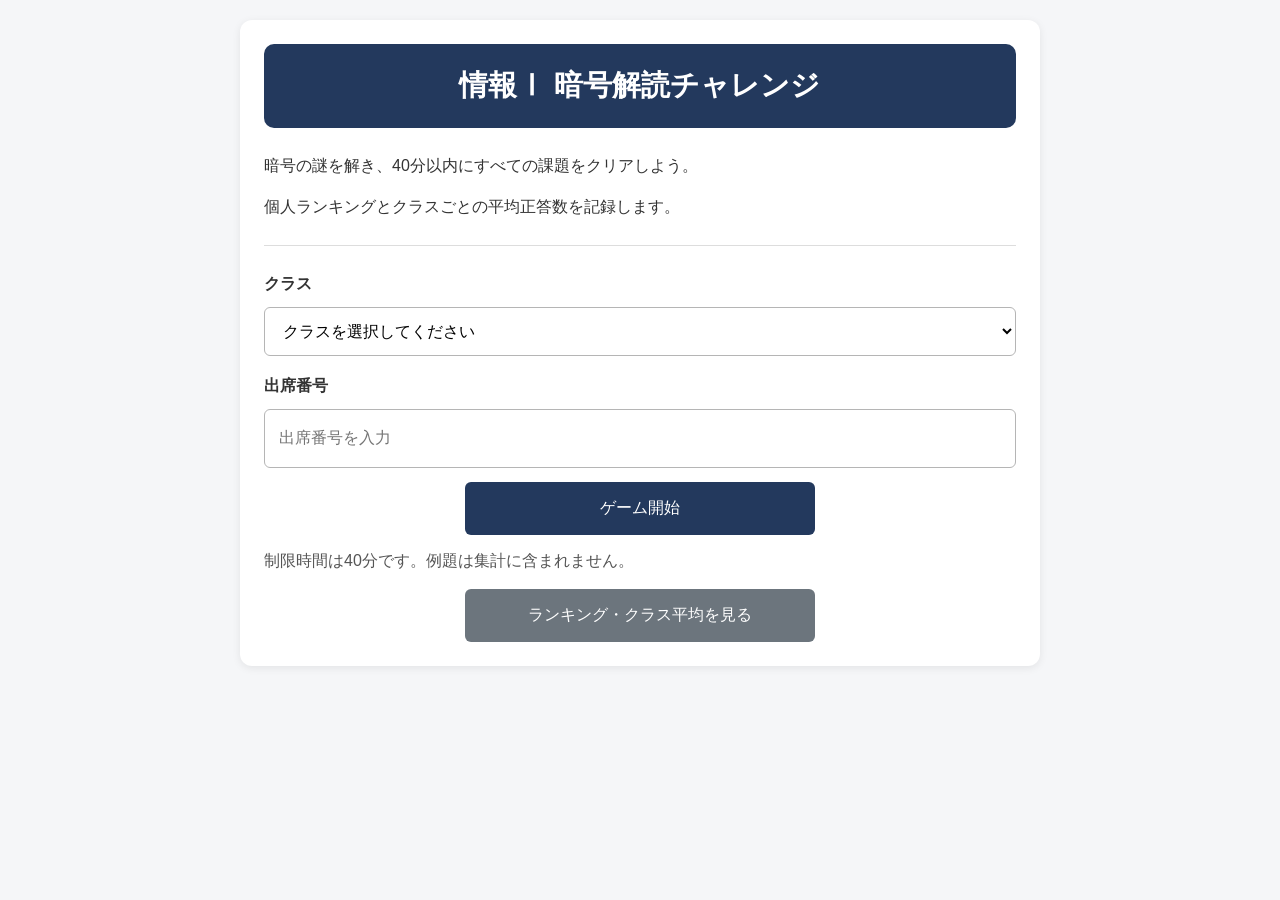
==== index.html @ c0ade21e "Create cipher challenge game Co-authored-by: Copilot <223556219+Copilot@users.noreply.github.com>" ====
<!DOCTYPE html>
<html lang="ja">
<head>
<meta charset="UTF-8">
<meta name="viewport" content="width=device-width, initial-scale=1">
<title>情報Ⅰ 暗号解読チャレンジ</title>
<link rel="stylesheet" href="css/style.css">
</head>
<body>
<main class="container">
    <section class="page-card">
        <h1>情報Ⅰ 暗号解読チャレンジ</h1>
        <p>暗号の謎を解き、40分以内にすべての課題をクリアしよう。</p>
        <p>個人ランキングとクラスごとの平均正答数を記録します。</p>
        <hr>
        <form id="startForm">
            <label for="className">クラス</label>
            <select id="className" required>
                <option value="">クラスを選択してください</option>
                <option>1-1</option><option>1-2</option><option>1-3</option><option>1-4</option>
                <option>1-5</option><option>1-6</option><option>1-7</option><option>1-8</option>
            </select>
            <label for="studentNumber">出席番号</label>
            <input id="studentNumber" type="number" min="1" step="1" inputmode="numeric" placeholder="出席番号を入力" required>
            <button type="submit">ゲーム開始</button>
        </form>
        <p class="notice">制限時間は40分です。例題は集計に含まれません。</p>
        <button class="back-btn" type="button" onclick="location.href='ranking.html'">ランキング・クラス平均を見る</button>
    </section>
</main>
<script src="js/config.js"></script>
<script src="js/puzzles.js"></script>
<script src="js/common.js"></script>
<script>
document.getElementById("startForm").addEventListener("submit", (event) => {
    event.preventDefault();
    const className = document.getElementById("className").value;
    const studentNumber = document.getElementById("studentNumber").value.trim();
    if (!/^1-[1-8]$/.test(className)) {
        alert("クラスを選択してください。");
        return;
    }
    if (!/^[1-9]\d*$/.test(studentNumber)) {
        alert("出席番号を正しく入力してください。");
        return;
    }
    Game.start(className, studentNumber);
});
</script>
</body>
</html>
---- css/style.css ----
* {
    box-sizing: border-box;
}

body {
    margin: 0;
    padding: 20px;
    color: #333;
    background: #f5f6f8;
    font-family: "Yu Gothic", "Hiragino Kaku Gothic ProN", Meiryo, sans-serif;
    line-height: 1.8;
}

.container {
    width: 100%;
    max-width: 800px;
    margin: 0 auto;
}

.page-card {
    padding: 24px;
    border-radius: 12px;
    background: #fff;
    box-shadow: 0 2px 8px rgb(0 0 0 / 8%);
}

h1 {
    margin-top: 0;
    padding: 16px;
    border-radius: 10px;
    color: #fff;
    background: #23395d;
    text-align: center;
    font-size: 1.8rem;
    font-weight: 600;
}

h2 {
    padding: 12px;
    border-radius: 8px;
    color: #fff;
    background: #344e72;
    text-align: center;
    font-size: 1.3rem;
    font-weight: 600;
}

p {
    margin: 12px 0;
}

hr {
    margin: 24px 0;
    border: 0;
    border-top: 1px solid #ddd;
}

label {
    display: block;
    margin-top: 16px;
    font-weight: bold;
}

input,
select {
    display: block;
    width: 100%;
    margin-top: 8px;
    padding: 14px;
    border: 1px solid #b5b5b5;
    border-radius: 6px;
    background: #fff;
    font: inherit;
    font-size: 16px;
}

input:focus,
select:focus {
    outline: none;
    border-color: #23395d;
    box-shadow: 0 0 0 3px rgb(35 57 93 / 15%);
}

button {
    display: block;
    width: 100%;
    max-width: 350px;
    margin: 14px auto 0;
    padding: 12px;
    border: 0;
    border-radius: 6px;
    color: #fff;
    background: #23395d;
    font: inherit;
    font-size: 16px;
    cursor: pointer;
    transition: background .2s;
}

button:hover {
    background: #1a2b45;
}

button:disabled {
    background: #888;
    cursor: not-allowed;
}

.back-btn {
    background: #6c757d;
}

.back-btn:hover {
    background: #5c636a;
}

.notice {
    color: #555;
}

.player-name {
    text-align: center;
    font-weight: bold;
}

.timer {
    margin-top: 15px;
    color: #495057;
    text-align: center;
    font-size: 1.2rem;
    font-weight: bold;
}

.button-grid {
    display: grid;
    grid-template-columns: repeat(auto-fit, minmax(210px, 1fr));
    gap: 10px;
}

.button-grid button {
    width: 100%;
    margin: 0;
}

.progress-box {
    padding: 12px;
    border: 1px solid #ddd;
    border-radius: 8px;
    background: #fafafa;
}

.progress-row {
    display: flex;
    justify-content: space-between;
    gap: 12px;
    padding: 6px 2px;
    border-bottom: 1px solid #e6e6e6;
}

.progress-row:last-of-type {
    border-bottom: 0;
}

.progress-total {
    margin-bottom: 0;
    font-weight: bold;
    text-align: right;
}

.solved {
    color: #28713b;
    font-weight: bold;
}

.question-box {
    min-height: 100px;
    margin: 20px 0;
    padding: 16px;
    border: 1px solid #ddd;
    border-radius: 8px;
    background: #fafafa;
    white-space: pre-wrap;
}

.result-summary {
    margin: 20px 0;
    padding: 12px 18px;
    border-radius: 8px;
    background: #f5f6f8;
}

.result-summary p {
    margin: 6px 0;
}

.table-scroll {
    overflow-x: auto;
}

table {
    width: 100%;
    margin: 16px 0 24px;
    border-collapse: collapse;
}

th,
td {
    padding: 10px;
    border: 1px solid #ddd;
    text-align: center;
    white-space: nowrap;
}

th {
    color: #fff;
    background: #23395d;
}

tr:nth-child(even) {
    background: #f5f6f8;
}

@media (max-width: 520px) {
    body {
        padding: 12px;
    }

    .page-card {
        padding: 16px;
    }
}
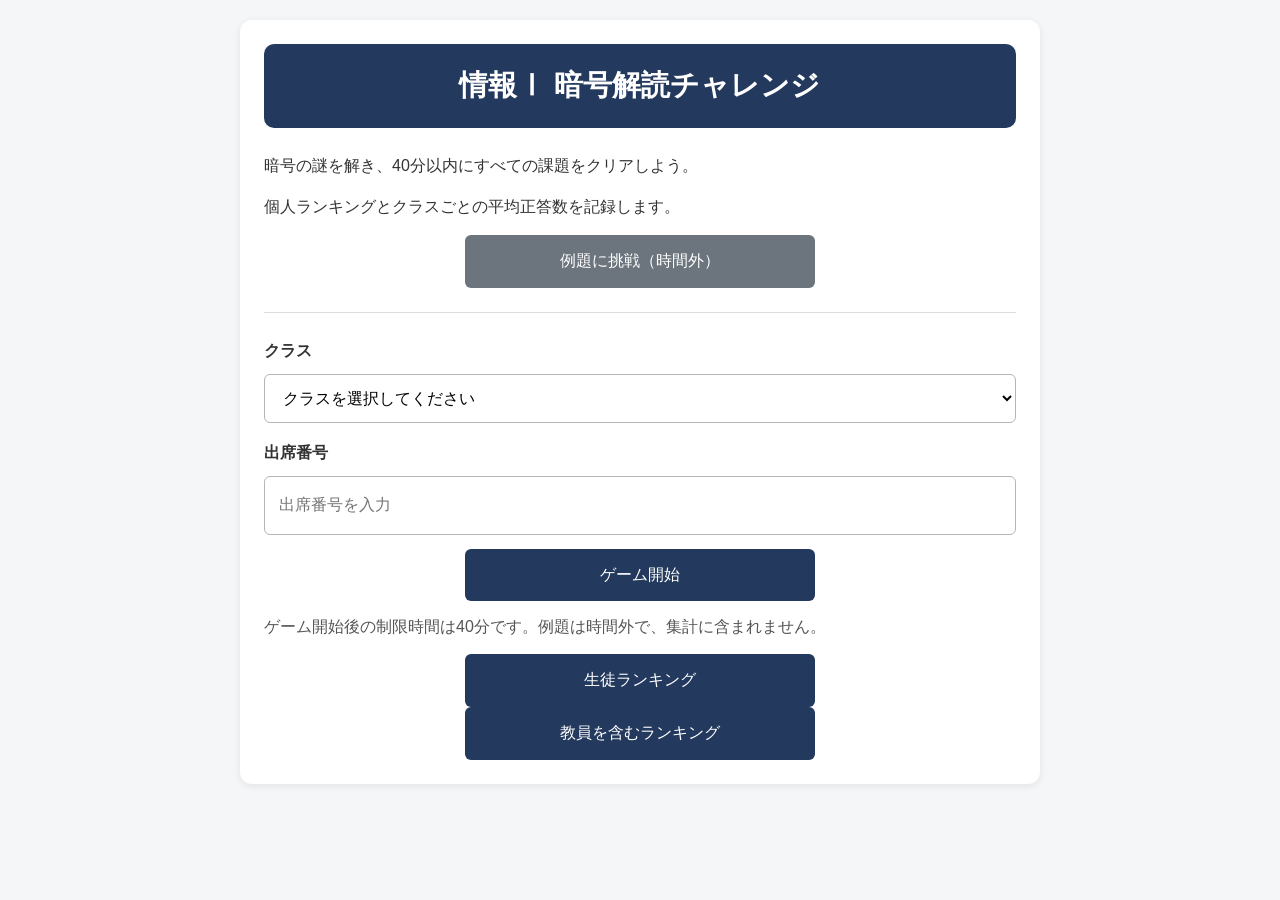
==== commit b2670032: "Add teacher participation and ranking views Co-authored-by: Copilot <223556219+Copilot@users.noreply" ====
--- a/index.html
+++ b/index.html
@@ -9,31 +9,77 @@
 <body>
 <main class="container">
     <section class="page-card">
-        <h1>情報Ⅰ 暗号解読チャレンジ</h1>
+        <h1 id="pageTitle">情報Ⅰ 暗号解読チャレンジ</h1>
         <p>暗号の謎を解き、40分以内にすべての課題をクリアしよう。</p>
         <p>個人ランキングとクラスごとの平均正答数を記録します。</p>
+        <button id="exampleButton" class="back-btn" type="button">例題に挑戦（時間外）</button>
         <hr>
         <form id="startForm">
-            <label for="className">クラス</label>
-            <select id="className" required>
-                <option value="">クラスを選択してください</option>
-                <option>1-1</option><option>1-2</option><option>1-3</option><option>1-4</option>
-                <option>1-5</option><option>1-6</option><option>1-7</option><option>1-8</option>
-            </select>
-            <label for="studentNumber">出席番号</label>
-            <input id="studentNumber" type="number" min="1" step="1" inputmode="numeric" placeholder="出席番号を入力" required>
-            <button type="submit">ゲーム開始</button>
+            <div id="studentFields">
+                <label for="className">クラス</label>
+                <select id="className" required>
+                    <option value="">クラスを選択してください</option>
+                    <option>1-1</option><option>1-2</option><option>1-3</option><option>1-4</option>
+                    <option>1-5</option><option>1-6</option><option>1-7</option><option>1-8</option>
+                </select>
+                <label for="studentNumber">出席番号</label>
+                <input id="studentNumber" type="number" min="1" step="1" inputmode="numeric" placeholder="出席番号を入力" required>
+            </div>
+            <div id="teacherFields" hidden>
+                <label for="teacherName">氏名</label>
+                <input id="teacherName" type="text" maxlength="40" autocomplete="name" placeholder="氏名を入力" disabled>
+                <p class="notice">教員として参加します。氏名は教員ランキングに表示されます。</p>
+            </div>
+            <button id="startButton" type="submit">ゲーム開始</button>
         </form>
-        <p class="notice">制限時間は40分です。例題は集計に含まれません。</p>
-        <button class="back-btn" type="button" onclick="location.href='ranking.html'">ランキング・クラス平均を見る</button>
+        <p class="notice">ゲーム開始後の制限時間は40分です。例題は時間外で、集計に含まれません。</p>
+        <div class="ranking-links">
+            <a class="button-link" href="ranking.html">生徒ランキング</a>
+            <a class="button-link" href="ranking.html?includeTeachers=1">教員を含むランキング</a>
+        </div>
     </section>
 </main>
 <script src="js/config.js"></script>
 <script src="js/puzzles.js"></script>
 <script src="js/common.js"></script>
 <script>
+document.getElementById("exampleButton").addEventListener("click", () => {
+    location.href = "challenge.html?id=example&practice=true";
+});
+
+let titleClicks = 0;
+let titleClickTimer;
+document.getElementById("pageTitle").addEventListener("click", () => {
+    titleClicks += 1;
+    clearTimeout(titleClickTimer);
+    if (titleClicks >= 5) {
+        document.getElementById("studentFields").hidden = true;
+        document.getElementById("className").required = false;
+        document.getElementById("studentNumber").required = false;
+        document.getElementById("studentNumber").disabled = true;
+        document.getElementById("teacherFields").hidden = false;
+        document.getElementById("teacherName").required = true;
+        document.getElementById("teacherName").disabled = false;
+        document.getElementById("startButton").textContent = "教員としてゲーム開始";
+        titleClicks = 0;
+        return;
+    }
+    titleClickTimer = setTimeout(() => {
+        titleClicks = 0;
+    }, 2000);
+});
+
 document.getElementById("startForm").addEventListener("submit", (event) => {
     event.preventDefault();
+    const teacherName = document.getElementById("teacherName").value.trim();
+    if (!document.getElementById("teacherFields").hidden) {
+        if (!teacherName || /[\u0000-\u001f\u007f]/.test(teacherName)) {
+            alert("氏名を正しく入力してください。");
+            return;
+        }
+        Game.start("教員", teacherName);
+        return;
+    }
     const className = document.getElementById("className").value;
     const studentNumber = document.getElementById("studentNumber").value.trim();
     if (!/^1-[1-8]$/.test(className)) {
--- a/css/style.css
+++ b/css/style.css
@@ -17,6 +17,10 @@
     margin: 0 auto;
 }
 
+.ranking-container {
+    max-width: 1200px;
+}
+
 .page-card {
     padding: 24px;
     border-radius: 12px;
@@ -97,7 +101,23 @@
     transition: background .2s;
 }
 
-button:hover {
+.button-link {
+    display: block;
+    width: 100%;
+    max-width: 350px;
+    margin: 0 auto;
+    padding: 12px;
+    border-radius: 6px;
+    color: #fff;
+    background: #23395d;
+    text-align: center;
+    text-decoration: none;
+    font-size: 16px;
+    transition: background .2s;
+}
+
+button:hover,
+.button-link:hover {
     background: #1a2b45;
 }
 
@@ -116,6 +136,26 @@
 
 .notice {
     color: #555;
+}
+
+.social-note {
+    margin: 20px 0;
+    padding: 14px 18px;
+    border-left: 6px solid #d59b24;
+    border-radius: 6px;
+    background: #fff6df;
+    color: #49360d;
+    font-size: 1.1rem;
+    font-weight: 600;
+    text-align: center;
+}
+
+.social-note p {
+    margin: 4px 0;
+}
+
+.social-note-emphasis {
+    font-size: 1.2rem;
 }
 
 .player-name {
@@ -137,7 +177,8 @@
     gap: 10px;
 }
 
-.button-grid button {
+.button-grid button,
+.button-grid .button-link {
     width: 100%;
     margin: 0;
 }
@@ -182,6 +223,37 @@
     white-space: pre-wrap;
 }
 
+.question-separator {
+    margin: 16px 0;
+    border: 0;
+    border-top: 1px solid #d5d9de;
+}
+
+.question-image {
+    display: block;
+    max-width: 100%;
+    height: auto;
+    margin: 16px auto 0;
+}
+
+.question-text-frame {
+    display: block;
+    width: 100%;
+    height: 300px;
+    margin-top: 16px;
+    border: 1px solid #ddd;
+    background: #fff;
+}
+
+.question-download {
+    display: inline-block;
+    margin-top: 12px;
+}
+
+.answer-rule {
+    margin: 16px 0 0;
+}
+
 .result-summary {
     margin: 20px 0;
     padding: 12px 18px;
